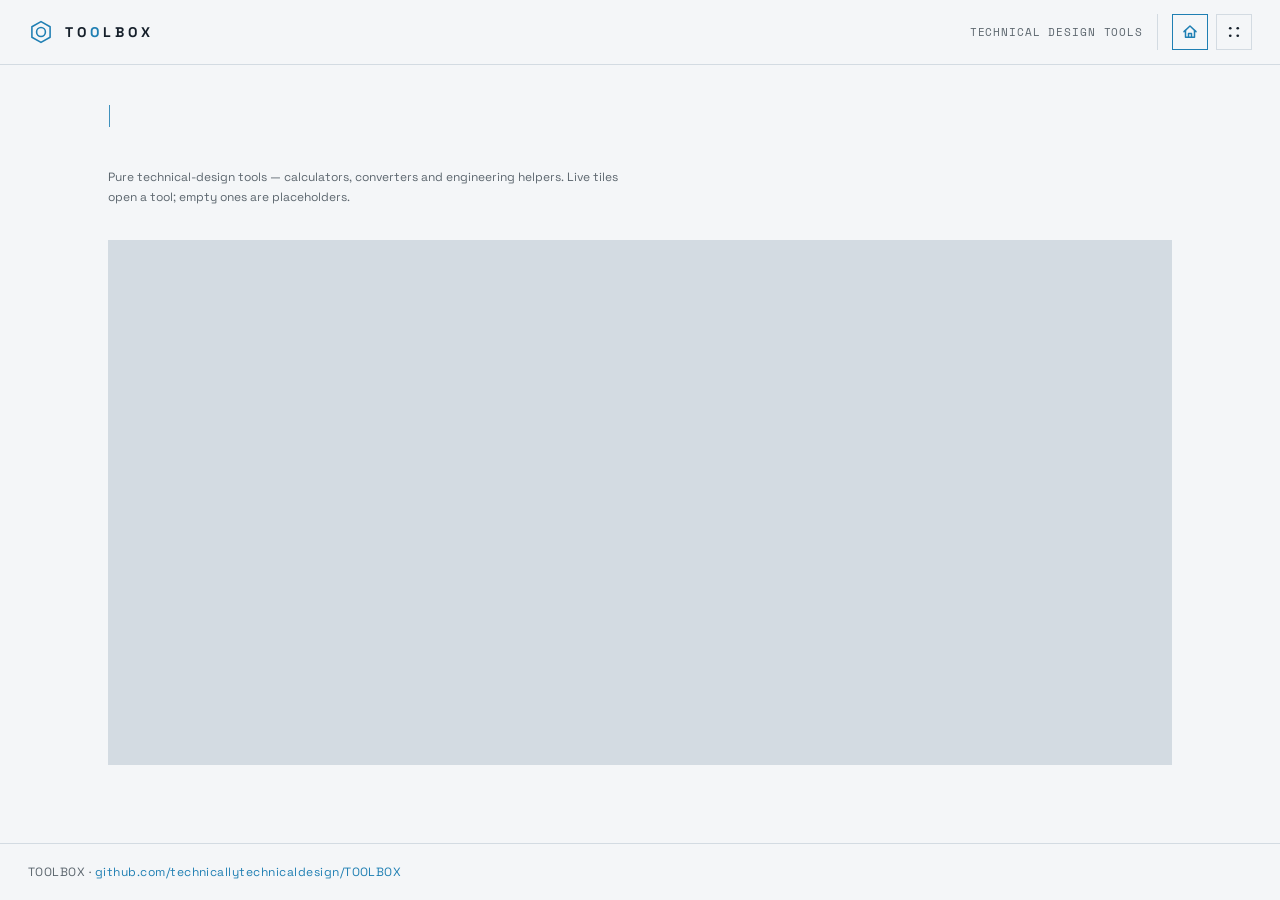
==== index.html @ f1032473 "Add Hype Goblin: an ambient engineering familiar, TOOLBOX-skinned Takes the standalone hype_goblin_a" ====
<!DOCTYPE html>
<html lang="en">
<head>
<meta charset="UTF-8" />
<meta name="viewport" content="width=device-width, initial-scale=1" />
<title>TOOLBOX</title>
<link rel="icon" type="image/svg+xml" href="assets/favicon.svg">
<link rel="preconnect" href="https://fonts.googleapis.com">
<link rel="preconnect" href="https://fonts.gstatic.com" crossorigin>
<link rel="stylesheet" href="https://fonts.googleapis.com/css2?family=Space+Grotesk:wght@400;500;700&family=Space+Mono:wght@400;700&display=swap" media="print" onload="this.media='all'">
<noscript><link rel="stylesheet" href="https://fonts.googleapis.com/css2?family=Space+Grotesk:wght@400;500;700&family=Space+Mono:wght@400;700&display=swap"></noscript>
<style>
  :root {
    --bg: #0C141D;
    --panel-bg: #14202C;
    --panel-bg-raised: #182635;
    --line: #22303E;
    --text: #ECF2F6;
    --muted: #6E7E8C;

    --c-structural: #002F67;
    --c-fluid: #4FD1D9;
    --c-accent: #3AA6DE; /* TOOLBOX: technical blue (sibling to RENKON safety orange) */

    --font-display: "Space Grotesk", system-ui, -apple-system, "Segoe UI", sans-serif;
    --font-mono: "Space Mono", ui-monospace, Consolas, monospace;
  }
  * { box-sizing: border-box; }
  html, body { margin: 0; padding: 0; }
  body {
    background: var(--bg); color: var(--text);
    font-family: var(--font-display);
    -webkit-font-smoothing: antialiased;
    min-height: 100vh; display: flex; flex-direction: column;
  }
  a { color: inherit; text-decoration: none; }
  :focus-visible { outline: 2px solid var(--c-accent); outline-offset: 3px; }
  @media (prefers-reduced-motion: reduce) { * { transition: none !important; } }

  header {
    display: flex; align-items: center; flex-wrap: wrap; row-gap: 6px;
    padding: 14px 28px; border-bottom: 1px solid var(--line);
    position: sticky; top: 0; background: var(--bg); z-index: 10;
  }
  header .brand { display: flex; align-items: center; gap: 11px; margin-right: auto; color: var(--text); }
  header .brand .mark { width: 26px; height: 26px; flex: none; color: var(--c-accent); }
  header .brand .mark svg { display: block; width: 100%; height: 100%; }
  header .wordmark { font-family: var(--font-display); font-size: 14px; letter-spacing: 0.28em; font-weight: 700; flex: none; }
  header .wordmark b { color: var(--c-accent); font-weight: 700; }
  header .meta { font-family: var(--font-mono); font-size: 11px; color: var(--muted); letter-spacing: 0.08em; text-transform: uppercase; }
  @media (max-width: 600px) {
    header { padding: 12px 16px; }
  }

  main { flex: 1; padding: 40px 28px 56px; max-width: 1120px; margin: 0 auto; width: 100%; }

  .page-head { margin-bottom: 32px; }
  .page-head h1 {
    font-family: var(--font-display);
    font-size: 17px; letter-spacing: 0.08em; text-transform: uppercase;
    color: var(--text); margin: 0 0 8px 0; font-weight: 700;
  }
  .page-head p { color: var(--muted); font-size: 12px; margin: 0; max-width: 64ch; line-height: 1.7; }

  .grid {
    display: grid; grid-template-columns: repeat(3, 1fr);
    gap: 1px; background: var(--line); border: 1px solid var(--line);
  }
  @media (max-width: 760px) { .grid { grid-template-columns: repeat(2, 1fr); } }
  @media (max-width: 480px) { .grid { grid-template-columns: 1fr; } }

  .tile {
    background: var(--panel-bg); padding: 26px 22px; min-height: 190px;
    display: flex; flex-direction: column; gap: 14px;
    border: none; color: var(--text); position: relative;
    border-top: 2px solid transparent;
    transition: background 0.15s ease, border-color 0.15s ease;
  }
  .tile .icon { width: 44px; height: 44px; color: var(--muted); transition: color 0.15s ease; }
  .tile .icon svg { width: 100%; height: 100%; display: block; }
  .tile h2 { font-family: var(--font-display); font-size: 13px; letter-spacing: 0.06em; text-transform: uppercase; margin: 0; font-weight: 700; }
  .tile p { font-size: 12px; line-height: 1.6; color: var(--muted); margin: 0; }
  .tile .spacer { flex: 1; }
  .tile .chip {
    font-family: var(--font-mono);
    align-self: flex-start; font-size: 10px; letter-spacing: 0.14em; text-transform: uppercase;
    padding: 3px 8px; border: 1px solid var(--line); color: var(--muted);
  }

  /* live / interactive tile */
  .tile.live { cursor: pointer; }
  .tile.live .icon { color: var(--c-accent); }
  .tile.live .chip { color: var(--c-accent); border-color: var(--c-accent); }
  .tile.live:hover, .tile.live:focus-visible {
    background: var(--panel-bg-raised); border-top-color: var(--c-accent);
  }
  .tile.live::after {
    content: "\2192"; position: absolute; top: 20px; right: 20px;
    color: var(--muted); font-size: 14px; transition: transform 0.15s ease, color 0.15s ease;
  }
  .tile.live:hover::after { color: var(--c-accent); transform: translateX(3px); }

  /* placeholder tile */
  .tile.placeholder { }
  .tile.placeholder h2 { color: var(--muted); }
  .tile.placeholder .icon { opacity: 0.6; }

  footer { padding: 20px 28px; border-top: 1px solid var(--line); color: var(--muted); font-size: 12px; letter-spacing: 0.04em; }
  footer a { color: var(--c-accent); }
  footer a:hover { text-decoration: underline; }

  /* Landing splash — TOOLBOX, then a portal zoom through the O */
  #splash { position: fixed; inset: 0; z-index: 10000; background: var(--bg); }
  #splash svg { width: 100%; height: 100%; display: block; }
  #rk-word {
    font-family: var(--font-display); font-weight: 700;
    font-size: clamp(40px, 12vw, 132px); letter-spacing: 0.1em; fill: var(--text);
  }
  #rk-word .o { fill: var(--c-accent); }
  @media (prefers-reduced-motion: reduce) { #splash { display: none; } }
</style>
<script src="assets/theme.js"></script>
<script src="assets/reveal.js"></script>
</head>
<body>
  <div id="splash" aria-hidden="true">
    <svg xmlns="http://www.w3.org/2000/svg" preserveAspectRatio="xMidYMid slice">
      <defs>
        <mask id="rk-portal">
          <rect x="0" y="0" width="100%" height="100%" fill="#fff"/>
          <circle id="rk-hole" cx="50%" cy="50%" r="0" fill="#000"/>
        </mask>
      </defs>
      <rect x="0" y="0" width="100%" height="100%" fill="#0C141D" mask="url(#rk-portal)"/>
      <text id="rk-word" x="50%" y="50%" text-anchor="middle" dominant-baseline="central"><tspan>TO</tspan><tspan class="o">O</tspan><tspan>LBOX</tspan></text>
    </svg>
  </div>

  <header>
    <a class="brand" href="index.html" aria-label="TOOLBOX home">
      <span class="mark" aria-hidden="true">
        <svg viewBox="0 0 100 100" fill="none" stroke="currentColor" stroke-width="6" stroke-linejoin="round">
          <polygon points="50,10 85,30 85,70 50,90 15,70 15,30"/>
          <circle cx="50" cy="50" r="17"/>
        </svg>
      </span>
      <span class="wordmark">TO<b>O</b>LBOX</span>
    </a>
    <div class="meta">Technical Design Tools</div>
  </header>

  <main>
    <div class="page-head">
      <h1>Workbench</h1>
      <p>Pure technical-design tools &mdash; calculators, converters and engineering
         helpers. Live tiles open a tool; empty ones are placeholders.</p>
    </div>

    <div class="grid">

      <!-- 1: Calculators — LIVE -->
      <a class="tile live" href="calculators/index.html" aria-label="Open Calculators">
        <span class="icon" aria-hidden="true">
          <svg viewBox="0 0 44 44" fill="none" stroke="currentColor" stroke-width="2" stroke-linecap="round" stroke-linejoin="round">
            <rect x="8" y="5" width="28" height="34" rx="2"/>
            <line x1="13" y1="12" x2="31" y2="12"/>
            <circle cx="14" cy="21" r="1.6" fill="currentColor" stroke="none"/><circle cx="22" cy="21" r="1.6" fill="currentColor" stroke="none"/><circle cx="30" cy="21" r="1.6" fill="currentColor" stroke="none"/>
            <circle cx="14" cy="28" r="1.6" fill="currentColor" stroke="none"/><circle cx="22" cy="28" r="1.6" fill="currentColor" stroke="none"/><circle cx="30" cy="28" r="1.6" fill="currentColor" stroke="none"/>
            <circle cx="14" cy="35" r="1.6" fill="currentColor" stroke="none"/><circle cx="22" cy="35" r="1.6" fill="currentColor" stroke="none"/><circle cx="30" cy="35" r="1.6" fill="currentColor" stroke="none"/>
          </svg>
        </span>
        <h2>Calculators</h2>
        <p>Shop-math tools: beam analysis, bolted joints, sheet-metal bend, 1D cut optimiser, cost estimation.</p>
        <span class="spacer"></span>
        <span class="chip">Live</span>
      </a>

      <!-- 2: Section Lab — LIVE -->
      <a class="tile live" href="section-lab/index.html" aria-label="Open Section Lab">
        <span class="icon" aria-hidden="true">
          <svg viewBox="0 0 44 44" fill="none" stroke="currentColor" stroke-width="2" stroke-linecap="round" stroke-linejoin="round">
            <rect x="7" y="10" width="30" height="24" rx="1.5"/>
            <circle cx="22" cy="22" r="6"/>
            <line x1="22" y1="4" x2="22" y2="40" stroke-dasharray="4 3"/>
          </svg>
        </span>
        <h2>Section Lab</h2>
        <p>Move a cutting plane through parametric parts and read the section A&ndash;A it produces &mdash; live iso, ortho references and feature jumps.</p>
        <span class="spacer"></span>
        <span class="chip">Live</span>
      </a>

      <!-- 3: Checklists — LIVE -->
      <a class="tile live" href="checklists/index.html" aria-label="Open Checklists">
        <span class="icon" aria-hidden="true">
          <svg viewBox="0 0 44 44" fill="none" stroke="currentColor" stroke-width="2" stroke-linecap="round" stroke-linejoin="round">
            <rect x="9" y="5" width="26" height="34" rx="2"/>
            <path d="M14 14l2.4 2.4L20 12"/>
            <path d="M14 24l2.4 2.4L20 22"/>
            <line x1="24" y1="15" x2="31" y2="15"/>
            <line x1="24" y1="25" x2="31" y2="25"/>
            <line x1="14" y1="33" x2="31" y2="33"/>
          </svg>
        </span>
        <h2>Checklists</h2>
        <p>Live review sign-off sheets for technical drawings &mdash; tri-state items, progress meter, per-item issue notes, save &amp; print.</p>
        <span class="spacer"></span>
        <span class="chip">Live</span>
      </a>

      <!-- 4: Hype Goblin — LIVE (not a tool; the one thing here that computes nothing) -->
      <a class="tile live" href="goblin/index.html" aria-label="Open the Hype Goblin">
        <span class="icon" aria-hidden="true">
          <svg viewBox="0 0 44 44" fill="none" stroke="currentColor" stroke-width="2" stroke-linecap="round" stroke-linejoin="round">
            <path d="M13 17c0-5 4-8 9-8s9 3 9 8v6c0 5-4 9-9 9s-9-4-9-9z"/>
            <path d="M13 14L6 11l6 6"/>
            <path d="M31 14l7-3-6 6"/>
            <circle cx="18" cy="20" r="2.2"/>
            <circle cx="26" cy="20" r="2.2"/>
            <path d="M18 26h8"/>
          </svg>
        </span>
        <h2>Hype Goblin</h2>
        <p>An ambient engineering familiar with opinions about your tolerances. Computes nothing, verifies nothing, mutters constantly. Occasionally screams a GD&amp;T callout that would end a career.</p>
        <span class="spacer"></span>
        <span class="chip">Not a tool</span>
      </a>

      <!-- 5-6: empty placeholder slots -->
      <div class="tile placeholder">
        <span class="icon" aria-hidden="true">
          <svg viewBox="0 0 44 44" fill="none" stroke="currentColor" stroke-width="2" stroke-linecap="round">
            <rect x="6" y="6" width="32" height="32" rx="2" stroke-dasharray="4 5"/>
            <line x1="22" y1="15" x2="22" y2="29"/><line x1="15" y1="22" x2="29" y2="22"/>
          </svg>
        </span>
        <h2>Slot 05</h2>
        <p>Reserved for a future tool.</p>
        <span class="spacer"></span>
        <span class="chip">Empty</span>
      </div>

      <div class="tile placeholder">
        <span class="icon" aria-hidden="true">
          <svg viewBox="0 0 44 44" fill="none" stroke="currentColor" stroke-width="2" stroke-linecap="round">
            <rect x="6" y="6" width="32" height="32" rx="2" stroke-dasharray="4 5"/>
            <line x1="22" y1="15" x2="22" y2="29"/><line x1="15" y1="22" x2="29" y2="22"/>
          </svg>
        </span>
        <h2>Slot 06</h2>
        <p>Reserved for a future tool.</p>
        <span class="spacer"></span>
        <span class="chip">Empty</span>
      </div>

    </div>
  </main>

  <footer>
    TOOLBOX &middot; <a href="https://github.com/technicallytechnicaldesign/TOOLBOX">github.com/technicallytechnicaldesign/TOOLBOX</a>
  </footer>
  <script>
  /* Portal splash: intro the wordmark, then zoom the hole in the O open to
     reveal the page, then hand off to the reveal animation. Fail-safe at every
     step so the page always ends up visible. */
  (function () {
    window.__rkDeferReveal = true; // hold the doc reveal until the portal finishes
    var splash = document.getElementById("splash");
    function finish() {
      if (splash && splash.parentNode) splash.parentNode.removeChild(splash);
      if (window.__rkRunReveal) window.__rkRunReveal();
    }
    var reduce = false;
    try { reduce = matchMedia("(prefers-reduced-motion: reduce)").matches; } catch (e) {}
    if (!splash || reduce || !window.requestAnimationFrame) { finish(); return; }

    var word = document.getElementById("rk-word");
    var hole = document.getElementById("rk-hole");
    var oTsp = splash.querySelector("#rk-word .o");

    function begin() {
      var cx, cy, r0;
      try {
        var b = oTsp.getBBox();
        cx = b.x + b.width / 2; cy = b.y + b.height / 2; r0 = Math.max(6, b.height * 0.30);
      } catch (e) { finish(); return; }
      hole.setAttribute("cx", cx); hole.setAttribute("cy", cy); hole.setAttribute("r", r0);
      var W = window.innerWidth || 1200, H = window.innerHeight || 800;
      var scaleBig = (Math.sqrt(W * W + H * H) / (2 * r0)) * 1.25;
      hole.style.transformBox = "fill-box";
      hole.style.transformOrigin = "center";

      if (word.animate) {
        word.animate([{ opacity: 0, transform: "scale(.94)" }, { opacity: 1, transform: "scale(1)" }],
          { duration: 420, easing: "ease-out", fill: "both" });
      }
      setTimeout(function () {
        var done = false;
        function once() { if (done) return; done = true; finish(); }
        if (hole.animate) {
          var a = hole.animate([{ transform: "scale(1)" }, { transform: "scale(" + scaleBig + ")" }],
            { duration: 1000, easing: "cubic-bezier(.55,0,.3,1)", fill: "forwards" });
          if (word.animate) word.animate([{ opacity: 1 }, { opacity: 0 }],
            { duration: 650, delay: 250, easing: "ease", fill: "forwards" });
          a.onfinish = once;
          setTimeout(once, 1300); // safety net
        } else { once(); }
      }, 640);
    }
    requestAnimationFrame(function () { requestAnimationFrame(begin); });
  })();
  </script>
  <script src="assets/menu.js"></script>
</body>
</html>
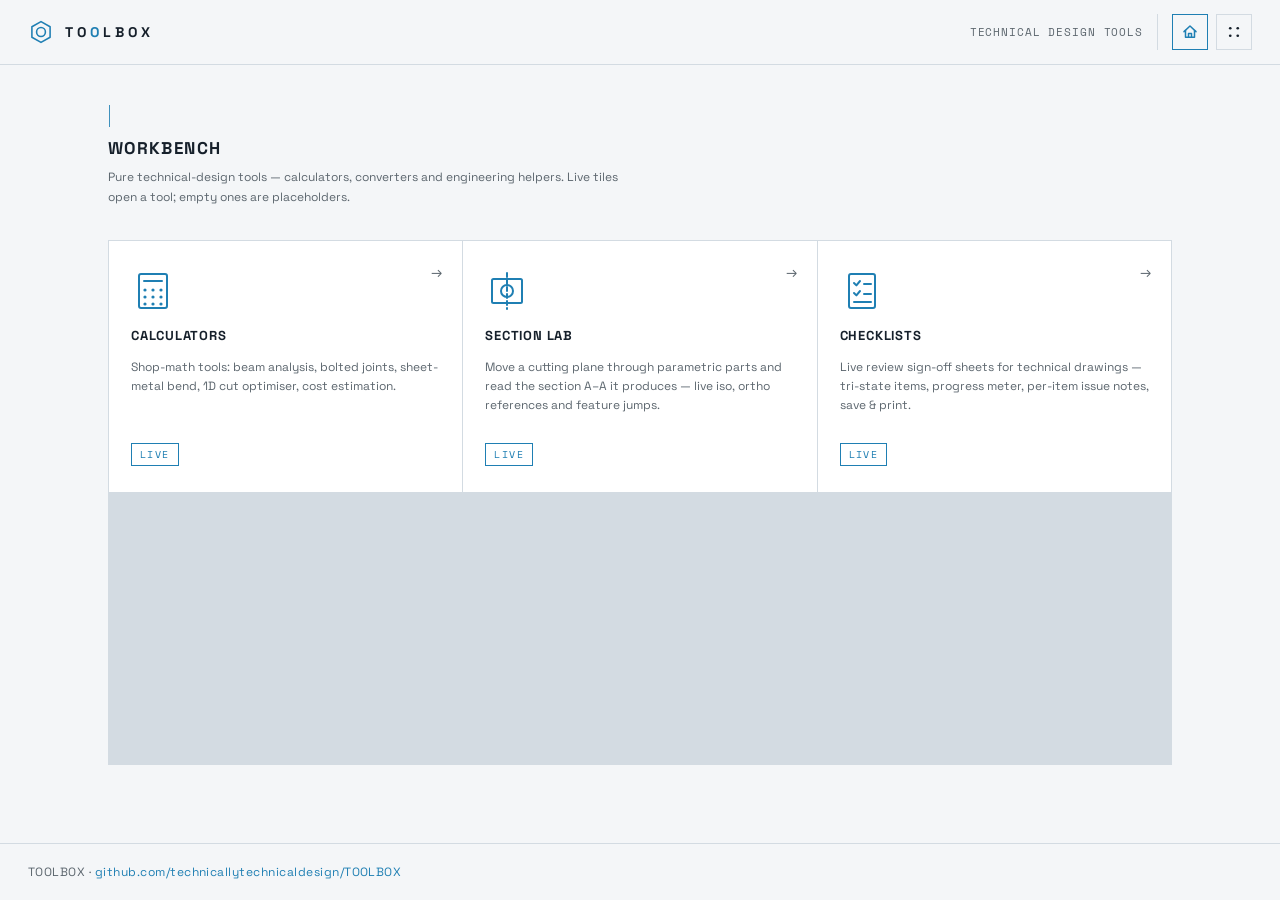
==== commit d2934633: "Add Knowledge Base: welding symbols reference New kb/ section for TOOLBOX, matching the site's share" ====
--- a/index.html
+++ b/index.html
@@ -226,7 +226,21 @@
         <span class="chip">Not a tool</span>
       </a>
 
-      <!-- 5-6: empty placeholder slots -->
+      <!-- 5: Knowledge Base — LIVE -->
+      <a class="tile live" href="kb/index.html" aria-label="Open the Knowledge Base">
+        <span class="icon" aria-hidden="true">
+          <svg viewBox="0 0 44 44" fill="none" stroke="currentColor" stroke-width="2" stroke-linecap="round" stroke-linejoin="round">
+            <path d="M8 11c4-3 9.5-3 14 0v22c-4.5-3-10-3-14 0z"/>
+            <path d="M36 11c-4-3-9.5-3-14 0v22c4.5-3 10-3 14 0z"/>
+          </svg>
+        </span>
+        <h2>Knowledge Base</h2>
+        <p>Reference pages for the symbols, marks and conventions on technical drawings &mdash; starting with reading an AWS A2.4 welding symbol.</p>
+        <span class="spacer"></span>
+        <span class="chip">Live</span>
+      </a>
+
+      <!-- 6: empty placeholder slot -->
       <div class="tile placeholder">
         <span class="icon" aria-hidden="true">
           <svg viewBox="0 0 44 44" fill="none" stroke="currentColor" stroke-width="2" stroke-linecap="round">
@@ -235,19 +249,6 @@
           </svg>
         </span>
         <h2>Slot 05</h2>
-        <p>Reserved for a future tool.</p>
-        <span class="spacer"></span>
-        <span class="chip">Empty</span>
-      </div>
-
-      <div class="tile placeholder">
-        <span class="icon" aria-hidden="true">
-          <svg viewBox="0 0 44 44" fill="none" stroke="currentColor" stroke-width="2" stroke-linecap="round">
-            <rect x="6" y="6" width="32" height="32" rx="2" stroke-dasharray="4 5"/>
-            <line x1="22" y1="15" x2="22" y2="29"/><line x1="15" y1="22" x2="29" y2="22"/>
-          </svg>
-        </span>
-        <h2>Slot 06</h2>
         <p>Reserved for a future tool.</p>
         <span class="spacer"></span>
         <span class="chip">Empty</span>
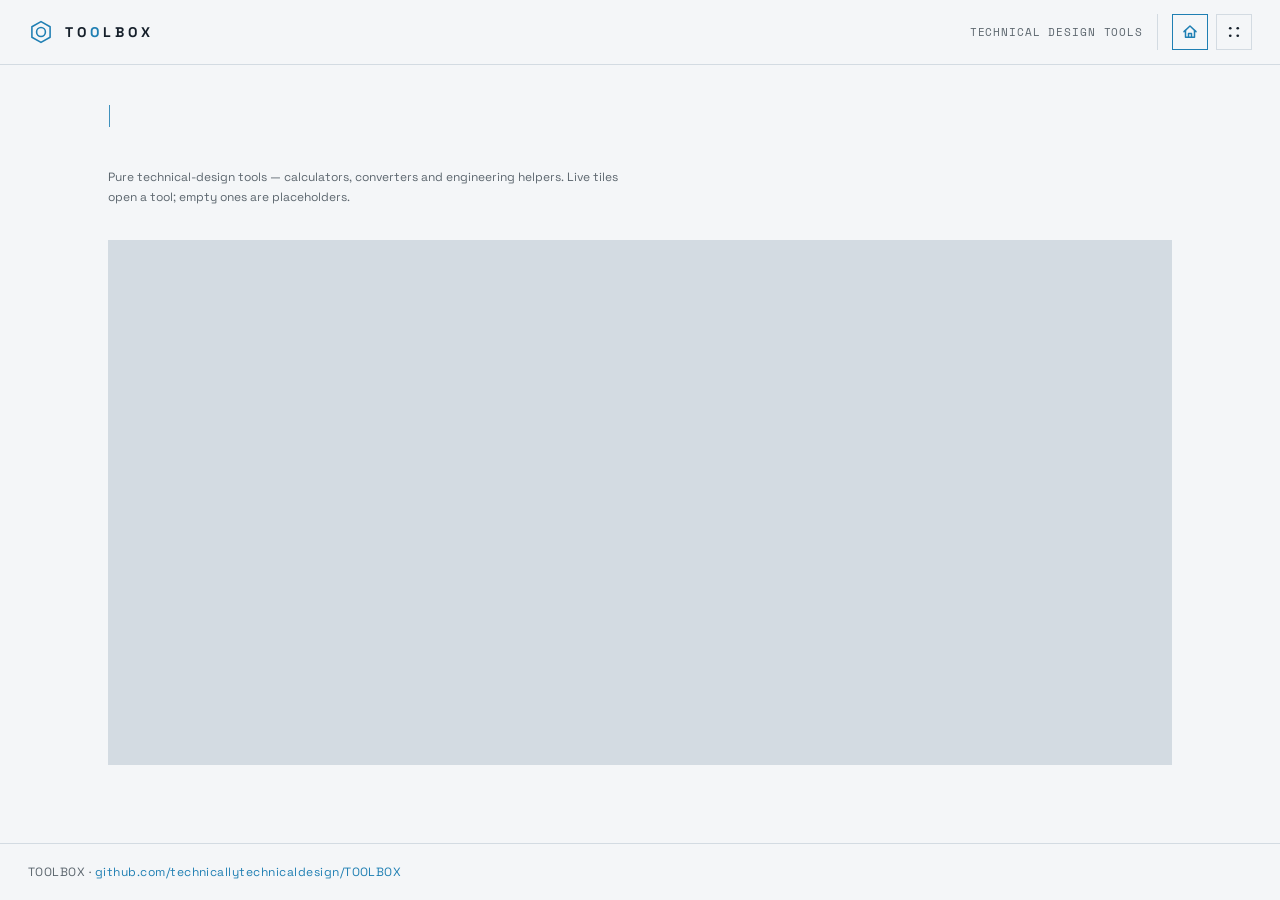
==== commit 1ee29dd7: "Add Warren truss Ritter calculator" ====
--- a/index.html
+++ b/index.html
@@ -170,7 +170,7 @@
           </svg>
         </span>
         <h2>Calculators</h2>
-        <p>Shop-math tools: beam analysis, bolted joints, sheet-metal bend, 1D cut optimiser, cost estimation.</p>
+        <p>Shop-math tools: beam and Warren-truss analysis, bolted joints, sheet-metal bend, 1D cut optimiser, cost estimation.</p>
         <span class="spacer"></span>
         <span class="chip">Live</span>
       </a>
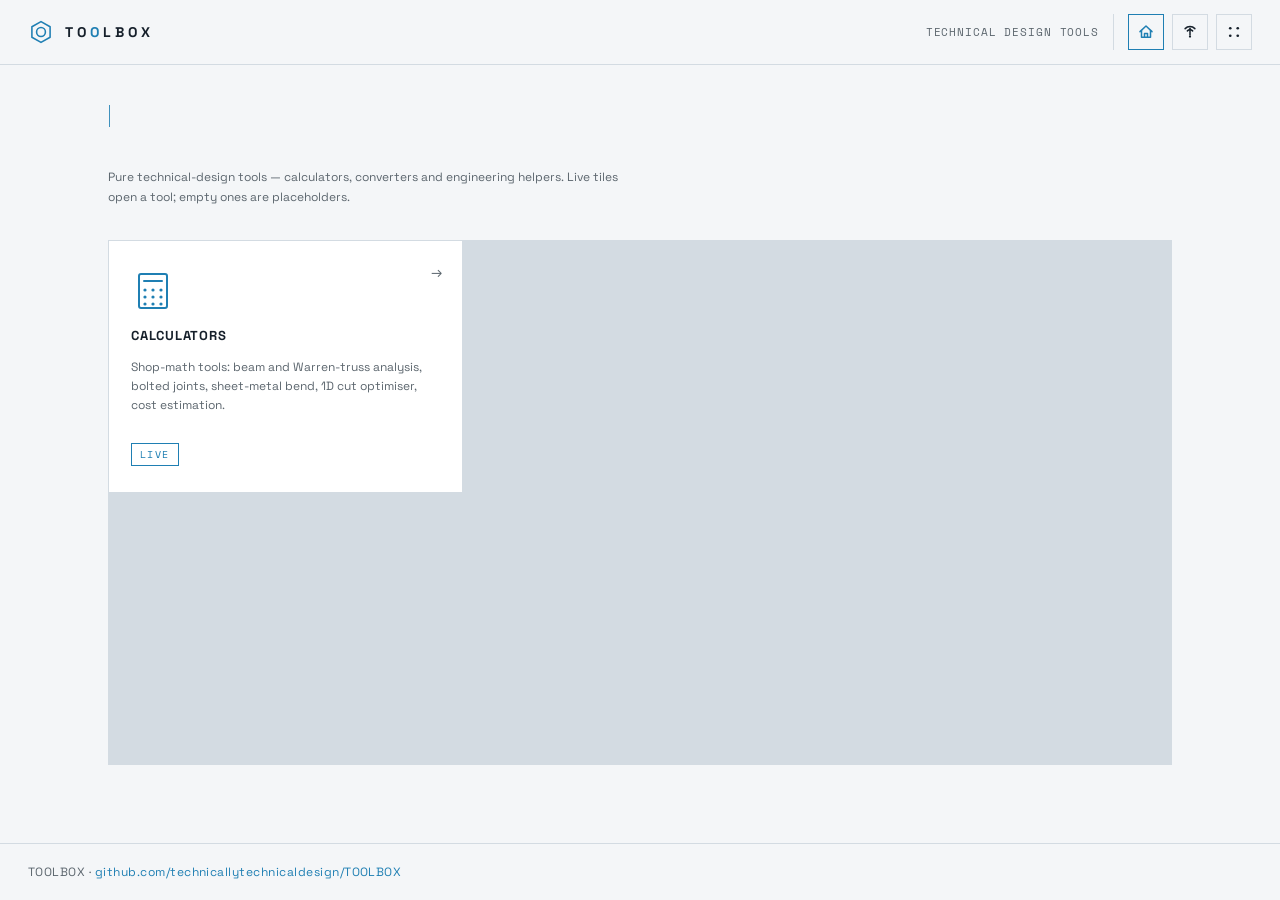
==== commit 1057d8b2: "Add Ritter report export and shuffled site radio" ====
--- a/index.html
+++ b/index.html
@@ -311,6 +311,6 @@
     requestAnimationFrame(function () { requestAnimationFrame(begin); });
   })();
   </script>
-  <script src="assets/menu.js"></script>
+  <script src="assets/menu.js?v=20260915-radio"></script>
 </body>
 </html>
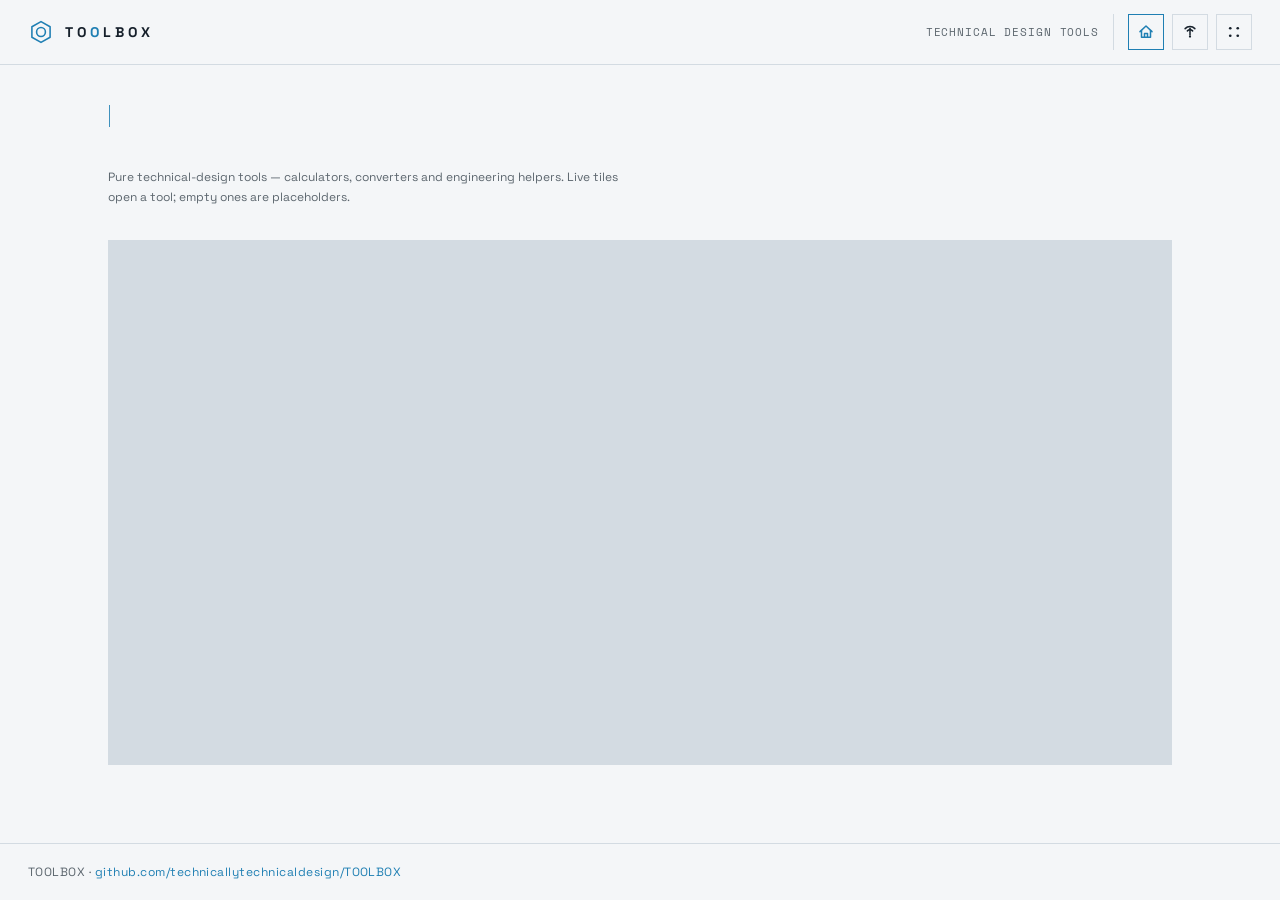
==== commit 5e063450: "Fix radio skip button hidden behind the now-playing tooltip The persistent on-air bubble and the dro" ====
--- a/index.html
+++ b/index.html
@@ -311,6 +311,6 @@
     requestAnimationFrame(function () { requestAnimationFrame(begin); });
   })();
   </script>
-  <script src="assets/menu.js?v=20260915-radio"></script>
+  <script src="assets/menu.js?v=20260917-popfix"></script>
 </body>
 </html>
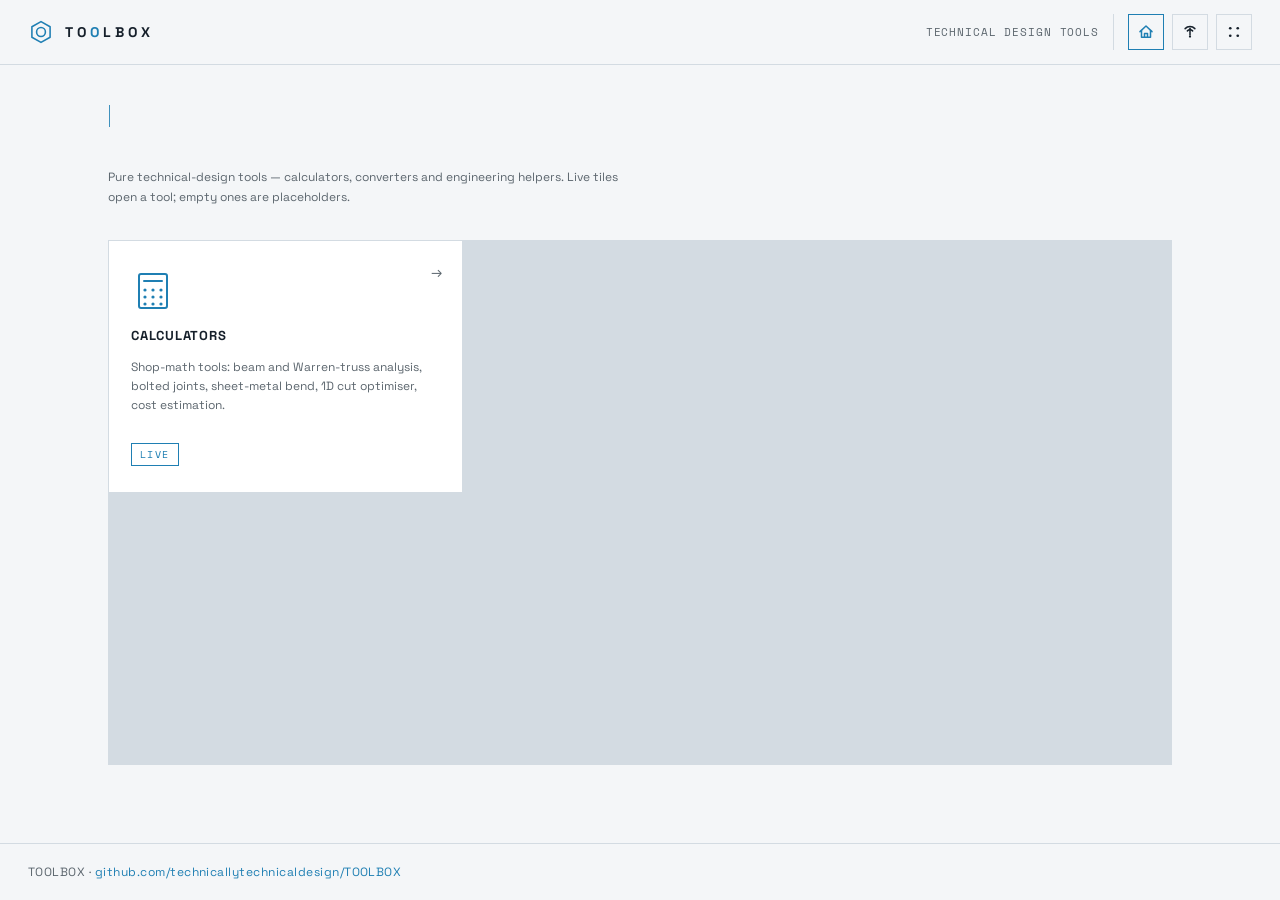
==== commit 665f41d3: "Quarantine knowledge base" ====
--- a/index.html
+++ b/index.html
@@ -226,8 +226,8 @@
         <span class="chip">Not a tool</span>
       </a>
 
-      <!-- 5: Knowledge Base — LIVE -->
-      <a class="tile live" href="kb/index.html" aria-label="Open the Knowledge Base">
+      <!-- 5: Knowledge Base, intentionally offline while content is reviewed -->
+      <div class="tile placeholder" aria-label="Knowledge Base under review">
         <span class="icon" aria-hidden="true">
           <svg viewBox="0 0 44 44" fill="none" stroke="currentColor" stroke-width="2" stroke-linecap="round" stroke-linejoin="round">
             <path d="M8 11c4-3 9.5-3 14 0v22c-4.5-3-10-3-14 0z"/>
@@ -235,10 +235,10 @@
           </svg>
         </span>
         <h2>Knowledge Base</h2>
-        <p>Reference pages for the symbols, marks and conventions on technical drawings &mdash; starting with reading an AWS A2.4 welding symbol.</p>
-        <span class="spacer"></span>
-        <span class="chip">Live</span>
-      </a>
+        <p>Offline while the technical drawings and explanations are rebuilt and checked.</p>
+        <span class="spacer"></span>
+        <span class="chip">Under review</span>
+      </div>
 
       <!-- 6: empty placeholder slot -->
       <div class="tile placeholder">
@@ -311,6 +311,6 @@
     requestAnimationFrame(function () { requestAnimationFrame(begin); });
   })();
   </script>
-  <script src="assets/menu.js?v=20260917-popfix"></script>
+<script src="assets/menu.js?v=20260918-kboff"></script>
 </body>
 </html>
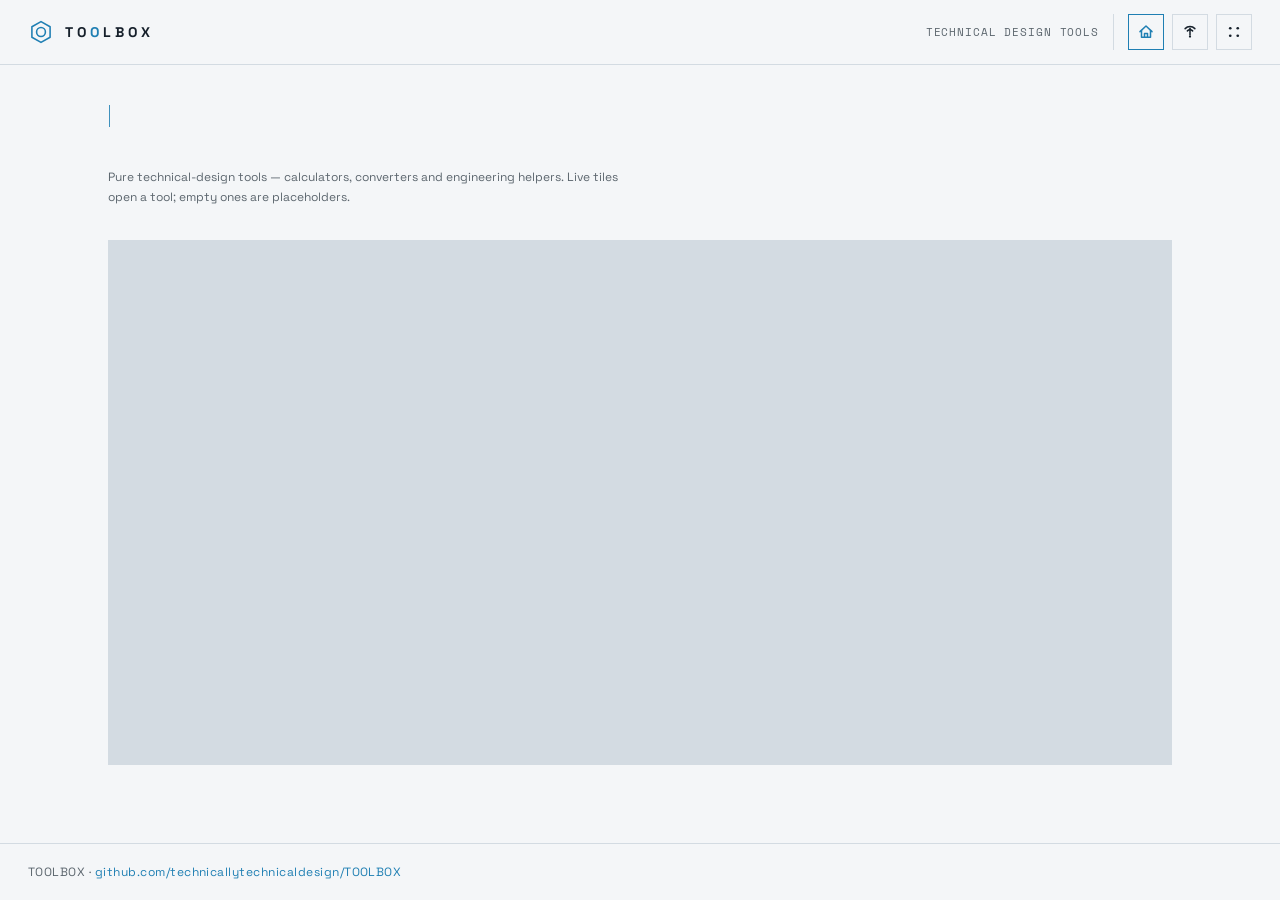
==== commit 18f8d40d: "Add EDUTAINTMENT game hub" ====
--- a/index.html
+++ b/index.html
@@ -240,19 +240,22 @@
         <span class="chip">Under review</span>
       </div>
 
-      <!-- 6: empty placeholder slot -->
-      <div class="tile placeholder">
-        <span class="icon" aria-hidden="true">
-          <svg viewBox="0 0 44 44" fill="none" stroke="currentColor" stroke-width="2" stroke-linecap="round">
-            <rect x="6" y="6" width="32" height="32" rx="2" stroke-dasharray="4 5"/>
-            <line x1="22" y1="15" x2="22" y2="29"/><line x1="15" y1="22" x2="29" y2="22"/>
-          </svg>
-        </span>
-        <h2>Slot 05</h2>
-        <p>Reserved for a future tool.</p>
-        <span class="spacer"></span>
-        <span class="chip">Empty</span>
-      </div>
+      <!-- 6: Edutaintment — LIVE -->
+      <a class="tile live" href="edutaintment/index.html" aria-label="Open EDUTAINTMENT">
+        <span class="icon" aria-hidden="true">
+          <svg viewBox="0 0 44 44" fill="none" stroke="currentColor" stroke-width="2" stroke-linecap="round" stroke-linejoin="round">
+            <path d="M12 15h20l5 14c1.2 4-3.8 6-6 2l-3-5H16l-3 5c-2.2 4-7.2 2-6-2z"/>
+            <path d="M13 15l3-5h12l3 5"/>
+            <path d="M16 21h6M19 18v6"/>
+            <circle cx="29" cy="20" r="1.4" fill="currentColor" stroke="none"/>
+            <circle cx="32.5" cy="23.5" r="1.4" fill="currentColor" stroke="none"/>
+          </svg>
+        </span>
+        <h2>EDUTAINTMENT</h2>
+        <p>Technical-design games for memorising symbols, identifying workshop creatures and learning things by being mildly ambushed.</p>
+        <span class="spacer"></span>
+        <span class="chip">Playable</span>
+      </a>
 
     </div>
   </main>
@@ -311,6 +314,6 @@
     requestAnimationFrame(function () { requestAnimationFrame(begin); });
   })();
   </script>
-<script src="assets/menu.js?v=20260918-kboff"></script>
+<script src="assets/menu.js?v=20260918-edutaintment"></script>
 </body>
 </html>
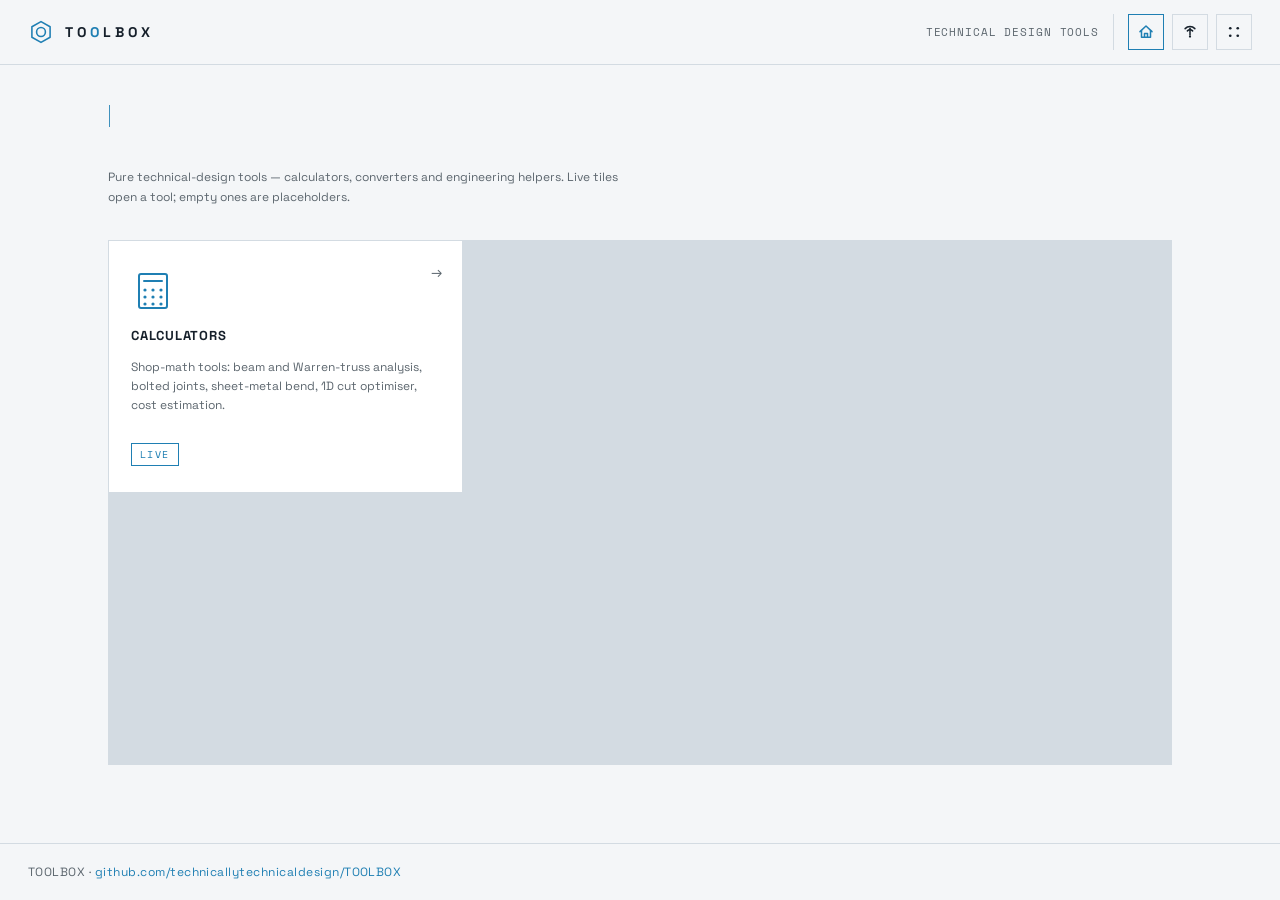
==== commit acffae6e: "Add 8 new songs to the site radio (15 tracks) Constraint Goblin, Five-Axis Washer, Pull One Feature," ====
--- a/index.html
+++ b/index.html
@@ -314,6 +314,6 @@
     requestAnimationFrame(function () { requestAnimationFrame(begin); });
   })();
   </script>
-<script src="assets/menu.js?v=20260918-edutaintment"></script>
+<script src="assets/menu.js?v=20260927-radio15"></script>
 </body>
 </html>
